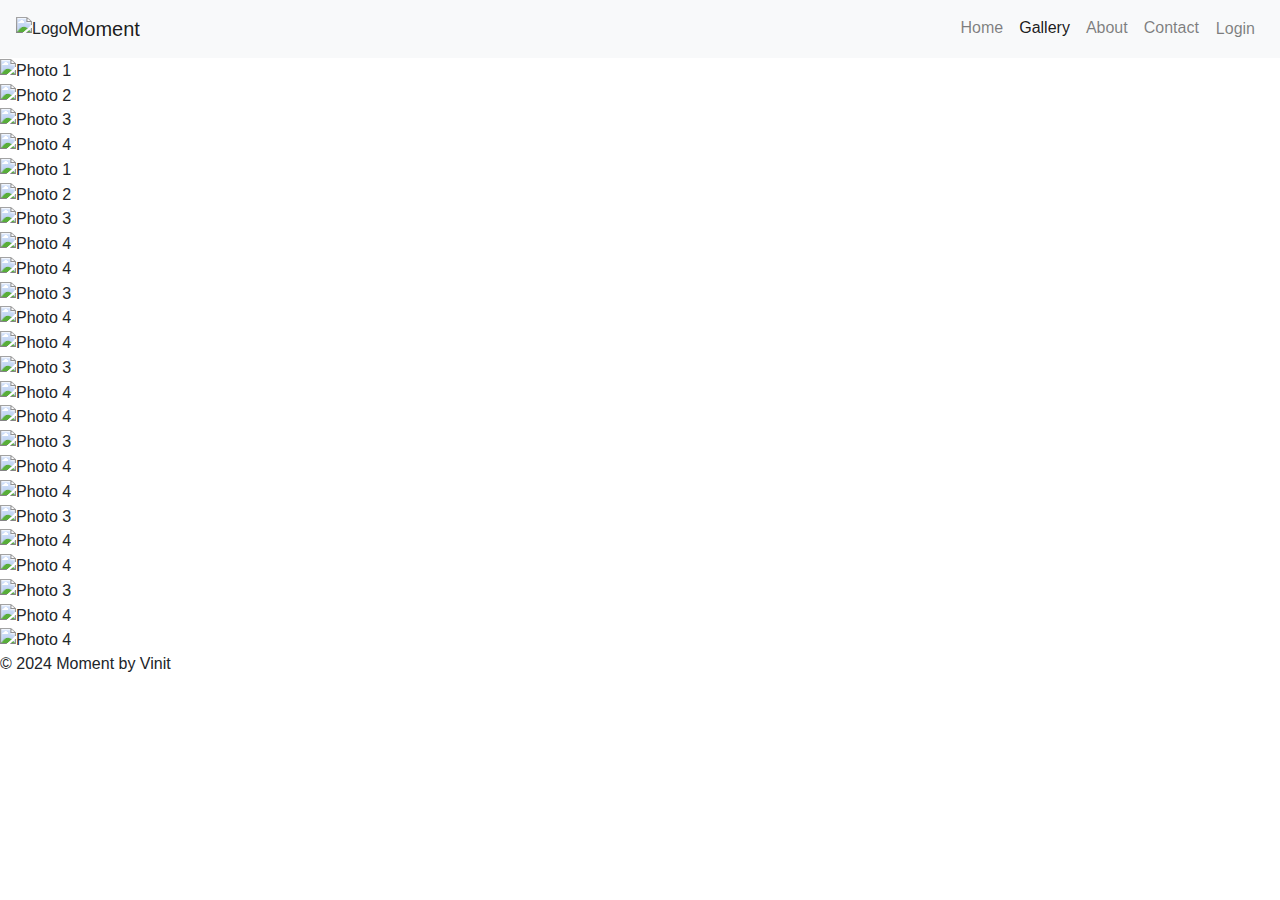
==== gallery.html @ 526228f0 "Add files via upload" ====
<!DOCTYPE html>
<html lang="en">
<head>
    <meta charset="UTF-8">
    <meta name="viewport" content="width=device-width, initial-scale=1.0">
    <title>Moment</title>
    <link rel="icon" href="public/logo.png" type="image/x-icon">
    <link href="https://maxcdn.bootstrapcdn.com/bootstrap/4.5.2/css/bootstrap.min.css" rel="stylesheet">    
    <link rel="stylesheet" href="styles.css">
</head>
<body>
    <nav class="navbar navbar-expand-lg navbar-light bg-light">
        <img src="public/logo.png" alt="Logo" class="logo">
        <a class="navbar-brand" href="index.html">Moment</a>
        <button class="navbar-toggler" type="button" data-toggle="collapse" data-target="#navbarNav" aria-controls="navbarNav" aria-expanded="false" aria-label="Toggle navigation">
            <span class="navbar-toggler-icon"></span>
        </button>
        <div class="collapse navbar-collapse" id="navbarNav">
            <ul class="navbar-nav ml-auto">
                <li class="nav-item ">
                    <a class="nav-link" href="index.html">Home</a>
                </li>
                <li class="nav-item active">
                    <a class="nav-link" href="gallery.html">Gallery</a>
                </li>
                <li class="nav-item">
                    <a class="nav-link" href="about.html">About</a>
                </li>
                <li class="nav-item">
                    <a class="nav-link" href="contact.html">Contact</a>
                </li>
                <li class="nav-item">
                    <a class="nav-link btn" href="login.html">Login</a>
                </li>
            </ul>
        </div>
    </nav>
    
    <main>
        <div class="gallery">
            <div class="gallery-item">
                <img src="/public/image1.jpg" alt="Photo 1">
            </div>
            <div class="gallery-item">
                <img src="./public/image2.jpg" alt="Photo 2">
            </div>
            <div class="gallery-item">
                <img src="./public/image3.jpg" alt="Photo 3">
            </div>
            <div class="gallery-item">
                <img src="./public/image4.jpg" alt="Photo 4">
            </div>
            <div class="gallery-item">
                <img src="/public/image5.jpg" alt="Photo 1">
            </div>
            <div class="gallery-item">
                <img src="./public/image6.jpg" alt="Photo 2">
            </div>
            <div class="gallery-item">
                <img src="./public/image7.jpg" alt="Photo 3">
            </div>
            <div class="gallery-item">
                <img src="./public/image8.jpg" alt="Photo 4">
            </div>
            <div class="gallery-item">
                <img src="./public/image9.jpg" alt="Photo 4">
            </div>
            <div class="gallery-item">
                <img src="./public/image10.jpg" alt="Photo 3">
            </div>
            <div class="gallery-item">
                <img src="./public/image11.jpg" alt="Photo 4">
            </div>
            <div class="gallery-item">
                <img src="./public/image12.jpg" alt="Photo 4">
            </div>
            <div class="gallery-item">
                <img src="./public/image13.jpg" alt="Photo 3">
            </div>
            <div class="gallery-item">
                <img src="./public/image14.jpg" alt="Photo 4">
            </div>
            <div class="gallery-item">
                <img src="./public/image15.jpg" alt="Photo 4">
            </div>
            <div class="gallery-item">
                <img src="./public/image16.jpg" alt="Photo 3">
            </div>
            <div class="gallery-item">
                <img src="./public/image17.jpg" alt="Photo 4">
            </div>
            <div class="gallery-item">
                <img src="./public/image18.jpg" alt="Photo 4">
            </div>
            <div class="gallery-item">
                <img src="./public/image19.jpg" alt="Photo 3">
            </div>
            <div class="gallery-item">
                <img src="./public/image20.jpg" alt="Photo 4">
            </div>
            <div class="gallery-item">
                <img src="./public/image21.jpg" alt="Photo 4">
            </div>
            <div class="gallery-item">
                <img src="./public/image22.jpg" alt="Photo 3">
            </div>
            <div class="gallery-item">
                <img src="./public/image23.jpg" alt="Photo 4">
            </div>
            <div class="gallery-item">
                <img src="./public/image24.jpg" alt="Photo 4">
            </div>
        </div>
    </main>
    
    <footer>
        <p>&copy; 2024 Moment by Vinit</p>
    </footer>

    <script src="https://code.jquery.com/jquery-3.5.1.slim.min.js"></script>
    <script src="https://cdn.jsdelivr.net/npm/@popperjs/core@2.5.4/dist/umd/popper.min.js"></script>
    <script src="https://stackpath.bootstrapcdn.com/bootstrap/4.5.2/js/bootstrap.min.js"></script>
    <script src="./script.js"></script>
</body>
</html>
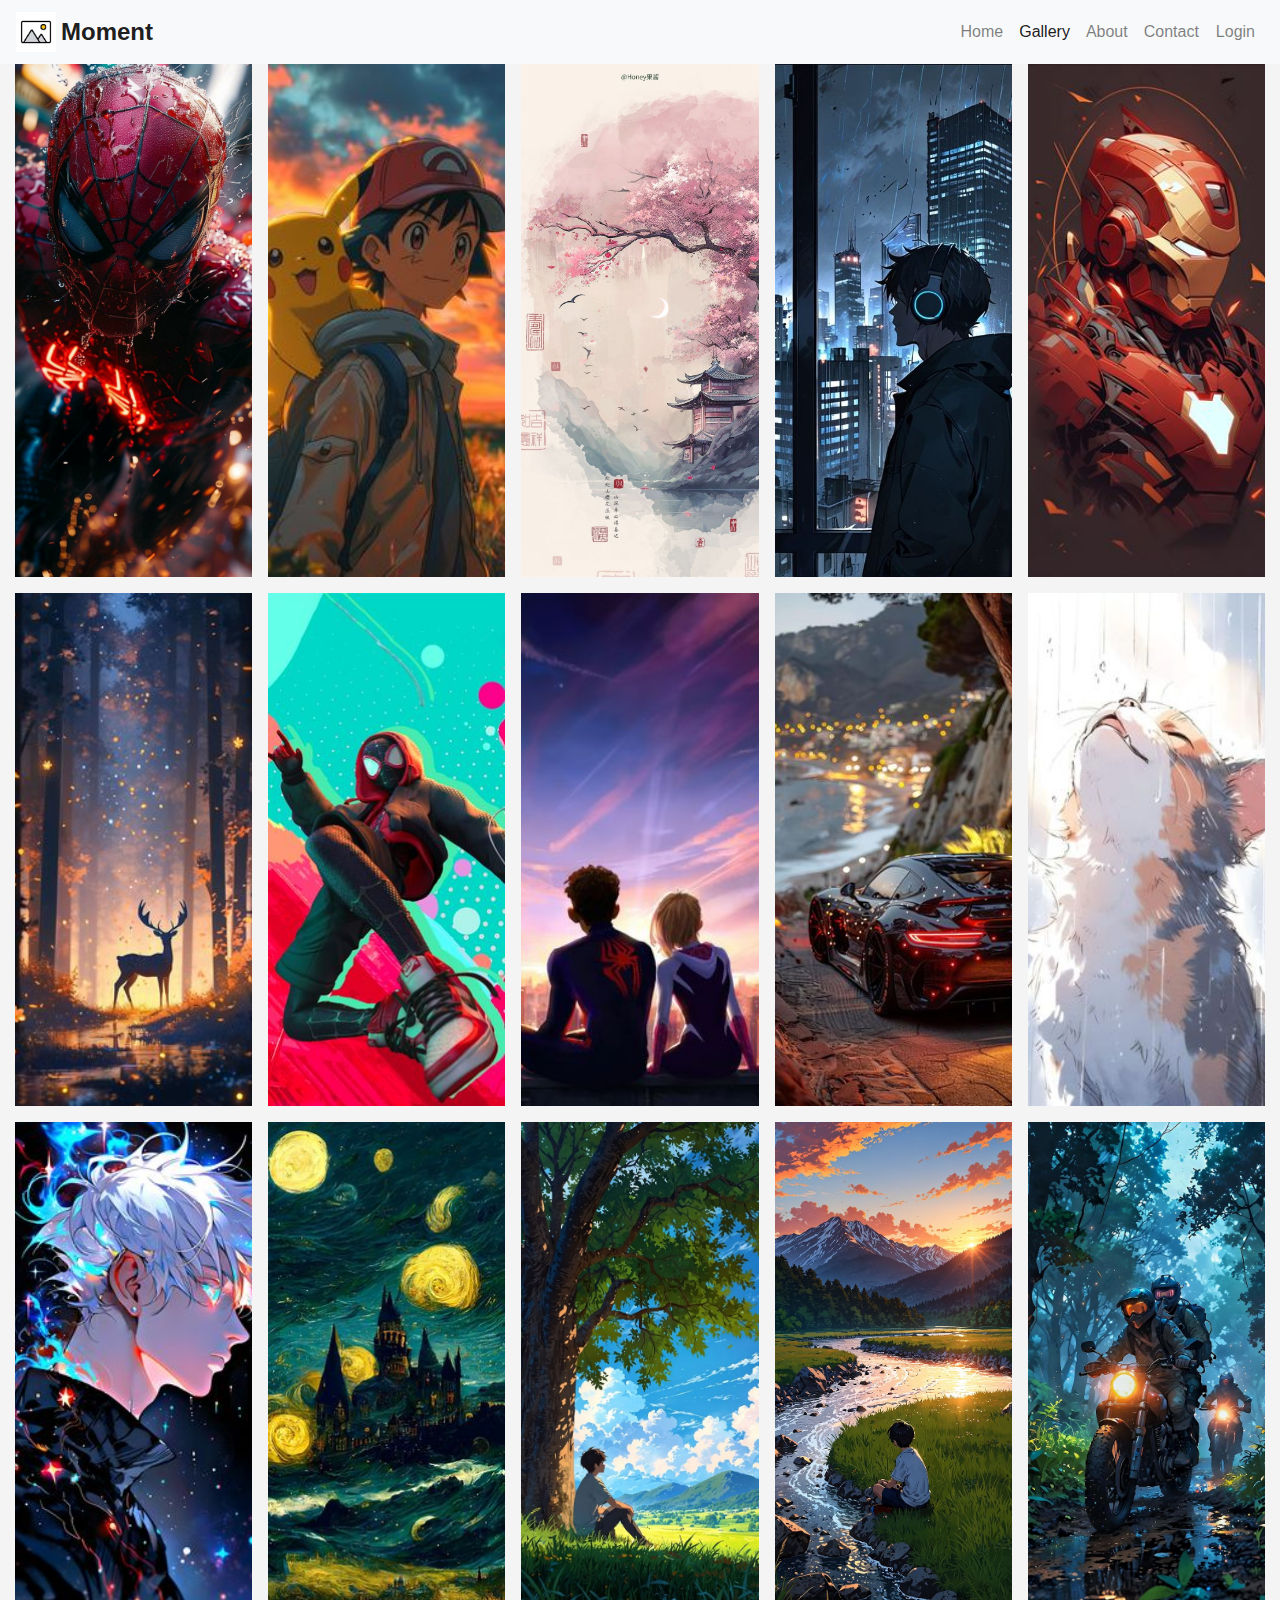
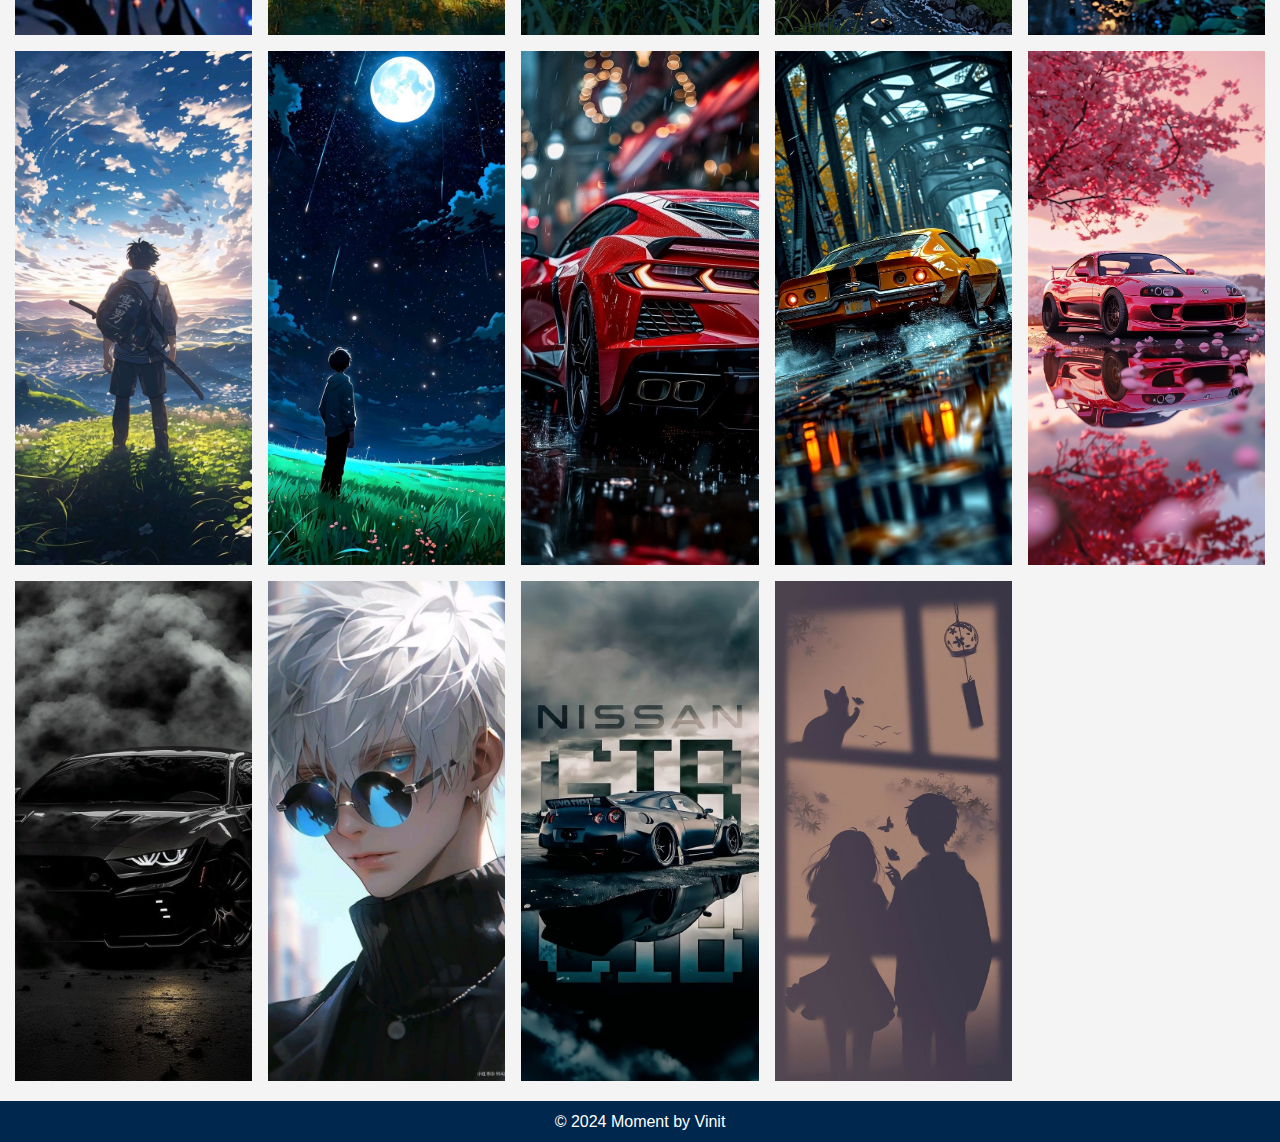
==== commit a6d62213: "initial commit" ====
--- a/gallery.html
+++ b/gallery.html
@@ -1,125 +1,125 @@
-<!DOCTYPE html>
-<html lang="en">
-<head>
-    <meta charset="UTF-8">
-    <meta name="viewport" content="width=device-width, initial-scale=1.0">
-    <title>Moment</title>
-    <link rel="icon" href="public/logo.png" type="image/x-icon">
-    <link href="https://maxcdn.bootstrapcdn.com/bootstrap/4.5.2/css/bootstrap.min.css" rel="stylesheet">    
-    <link rel="stylesheet" href="styles.css">
-</head>
-<body>
-    <nav class="navbar navbar-expand-lg navbar-light bg-light">
-        <img src="public/logo.png" alt="Logo" class="logo">
-        <a class="navbar-brand" href="index.html">Moment</a>
-        <button class="navbar-toggler" type="button" data-toggle="collapse" data-target="#navbarNav" aria-controls="navbarNav" aria-expanded="false" aria-label="Toggle navigation">
-            <span class="navbar-toggler-icon"></span>
-        </button>
-        <div class="collapse navbar-collapse" id="navbarNav">
-            <ul class="navbar-nav ml-auto">
-                <li class="nav-item ">
-                    <a class="nav-link" href="index.html">Home</a>
-                </li>
-                <li class="nav-item active">
-                    <a class="nav-link" href="gallery.html">Gallery</a>
-                </li>
-                <li class="nav-item">
-                    <a class="nav-link" href="about.html">About</a>
-                </li>
-                <li class="nav-item">
-                    <a class="nav-link" href="contact.html">Contact</a>
-                </li>
-                <li class="nav-item">
-                    <a class="nav-link btn" href="login.html">Login</a>
-                </li>
-            </ul>
-        </div>
-    </nav>
-    
-    <main>
-        <div class="gallery">
-            <div class="gallery-item">
-                <img src="/public/image1.jpg" alt="Photo 1">
-            </div>
-            <div class="gallery-item">
-                <img src="./public/image2.jpg" alt="Photo 2">
-            </div>
-            <div class="gallery-item">
-                <img src="./public/image3.jpg" alt="Photo 3">
-            </div>
-            <div class="gallery-item">
-                <img src="./public/image4.jpg" alt="Photo 4">
-            </div>
-            <div class="gallery-item">
-                <img src="/public/image5.jpg" alt="Photo 1">
-            </div>
-            <div class="gallery-item">
-                <img src="./public/image6.jpg" alt="Photo 2">
-            </div>
-            <div class="gallery-item">
-                <img src="./public/image7.jpg" alt="Photo 3">
-            </div>
-            <div class="gallery-item">
-                <img src="./public/image8.jpg" alt="Photo 4">
-            </div>
-            <div class="gallery-item">
-                <img src="./public/image9.jpg" alt="Photo 4">
-            </div>
-            <div class="gallery-item">
-                <img src="./public/image10.jpg" alt="Photo 3">
-            </div>
-            <div class="gallery-item">
-                <img src="./public/image11.jpg" alt="Photo 4">
-            </div>
-            <div class="gallery-item">
-                <img src="./public/image12.jpg" alt="Photo 4">
-            </div>
-            <div class="gallery-item">
-                <img src="./public/image13.jpg" alt="Photo 3">
-            </div>
-            <div class="gallery-item">
-                <img src="./public/image14.jpg" alt="Photo 4">
-            </div>
-            <div class="gallery-item">
-                <img src="./public/image15.jpg" alt="Photo 4">
-            </div>
-            <div class="gallery-item">
-                <img src="./public/image16.jpg" alt="Photo 3">
-            </div>
-            <div class="gallery-item">
-                <img src="./public/image17.jpg" alt="Photo 4">
-            </div>
-            <div class="gallery-item">
-                <img src="./public/image18.jpg" alt="Photo 4">
-            </div>
-            <div class="gallery-item">
-                <img src="./public/image19.jpg" alt="Photo 3">
-            </div>
-            <div class="gallery-item">
-                <img src="./public/image20.jpg" alt="Photo 4">
-            </div>
-            <div class="gallery-item">
-                <img src="./public/image21.jpg" alt="Photo 4">
-            </div>
-            <div class="gallery-item">
-                <img src="./public/image22.jpg" alt="Photo 3">
-            </div>
-            <div class="gallery-item">
-                <img src="./public/image23.jpg" alt="Photo 4">
-            </div>
-            <div class="gallery-item">
-                <img src="./public/image24.jpg" alt="Photo 4">
-            </div>
-        </div>
-    </main>
-    
-    <footer>
-        <p>&copy; 2024 Moment by Vinit</p>
-    </footer>
-
-    <script src="https://code.jquery.com/jquery-3.5.1.slim.min.js"></script>
-    <script src="https://cdn.jsdelivr.net/npm/@popperjs/core@2.5.4/dist/umd/popper.min.js"></script>
-    <script src="https://stackpath.bootstrapcdn.com/bootstrap/4.5.2/js/bootstrap.min.js"></script>
-    <script src="./script.js"></script>
-</body>
-</html>
+<!DOCTYPE html>
+<html lang="en">
+<head>
+    <meta charset="UTF-8">
+    <meta name="viewport" content="width=device-width, initial-scale=1.0">
+    <title>Moment</title>
+    <link rel="icon" href="public/logo.png" type="image/x-icon">
+    <link href="https://maxcdn.bootstrapcdn.com/bootstrap/4.5.2/css/bootstrap.min.css" rel="stylesheet">    
+    <link rel="stylesheet" href="styles.css">
+</head>
+<body>
+    <nav class="navbar navbar-expand-lg navbar-light bg-light">
+        <img src="public/logo.png" alt="Logo" class="logo">
+        <a class="navbar-brand" href="index.html">Moment</a>
+        <button class="navbar-toggler" type="button" data-toggle="collapse" data-target="#navbarNav" aria-controls="navbarNav" aria-expanded="false" aria-label="Toggle navigation">
+            <span class="navbar-toggler-icon"></span>
+        </button>
+        <div class="collapse navbar-collapse" id="navbarNav">
+            <ul class="navbar-nav ml-auto">
+                <li class="nav-item ">
+                    <a class="nav-link" href="index.html">Home</a>
+                </li>
+                <li class="nav-item active">
+                    <a class="nav-link" href="gallery.html">Gallery</a>
+                </li>
+                <li class="nav-item">
+                    <a class="nav-link" href="about.html">About</a>
+                </li>
+                <li class="nav-item">
+                    <a class="nav-link" href="contact.html">Contact</a>
+                </li>
+                <li class="nav-item">
+                    <a class="nav-link btn" href="login.html">Login</a>
+                </li>
+            </ul>
+        </div>
+    </nav>
+    
+    <main>
+        <div class="gallery">
+            <div class="gallery-item">
+                <img src="/public/image1.jpg" alt="Photo 1">
+            </div>
+            <div class="gallery-item">
+                <img src="./public/image2.jpg" alt="Photo 2">
+            </div>
+            <div class="gallery-item">
+                <img src="./public/image3.jpg" alt="Photo 3">
+            </div>
+            <div class="gallery-item">
+                <img src="./public/image4.jpg" alt="Photo 4">
+            </div>
+            <div class="gallery-item">
+                <img src="/public/image5.jpg" alt="Photo 1">
+            </div>
+            <div class="gallery-item">
+                <img src="./public/image6.jpg" alt="Photo 2">
+            </div>
+            <div class="gallery-item">
+                <img src="./public/image7.jpg" alt="Photo 3">
+            </div>
+            <div class="gallery-item">
+                <img src="./public/image8.jpg" alt="Photo 4">
+            </div>
+            <div class="gallery-item">
+                <img src="./public/image9.jpg" alt="Photo 4">
+            </div>
+            <div class="gallery-item">
+                <img src="./public/image10.jpg" alt="Photo 3">
+            </div>
+            <div class="gallery-item">
+                <img src="./public/image11.jpg" alt="Photo 4">
+            </div>
+            <div class="gallery-item">
+                <img src="./public/image12.jpg" alt="Photo 4">
+            </div>
+            <div class="gallery-item">
+                <img src="./public/image13.jpg" alt="Photo 3">
+            </div>
+            <div class="gallery-item">
+                <img src="./public/image14.jpg" alt="Photo 4">
+            </div>
+            <div class="gallery-item">
+                <img src="./public/image15.jpg" alt="Photo 4">
+            </div>
+            <div class="gallery-item">
+                <img src="./public/image16.jpg" alt="Photo 3">
+            </div>
+            <div class="gallery-item">
+                <img src="./public/image17.jpg" alt="Photo 4">
+            </div>
+            <div class="gallery-item">
+                <img src="./public/image18.jpg" alt="Photo 4">
+            </div>
+            <div class="gallery-item">
+                <img src="./public/image19.jpg" alt="Photo 3">
+            </div>
+            <div class="gallery-item">
+                <img src="./public/image20.jpg" alt="Photo 4">
+            </div>
+            <div class="gallery-item">
+                <img src="./public/image21.jpg" alt="Photo 4">
+            </div>
+            <div class="gallery-item">
+                <img src="./public/image22.jpg" alt="Photo 3">
+            </div>
+            <div class="gallery-item">
+                <img src="./public/image23.jpg" alt="Photo 4">
+            </div>
+            <div class="gallery-item">
+                <img src="./public/image24.jpg" alt="Photo 4">
+            </div>
+        </div>
+    </main>
+    
+    <footer>
+        <p>&copy; 2024 Moment by Vinit</p>
+    </footer>
+
+    <script src="https://code.jquery.com/jquery-3.5.1.slim.min.js"></script>
+    <script src="https://cdn.jsdelivr.net/npm/@popperjs/core@2.5.4/dist/umd/popper.min.js"></script>
+    <script src="https://stackpath.bootstrapcdn.com/bootstrap/4.5.2/js/bootstrap.min.js"></script>
+    <script src="./script.js"></script>
+</body>
+</html>
--- a/styles.css
+++ b/styles.css
@@ -0,0 +1,216 @@
+body, h1, h2, p {
+    margin: 0;
+    padding: 0;
+}
+
+body {
+    font-family: Arial, sans-serif;
+    line-height: 1.6;
+    background-color: #f4f4f4;
+    color: #333;
+}
+
+.logo {
+    max-height: 40px;
+    margin-right: 5px;
+}
+
+main {
+    min-height: 100vh;
+    padding: 0;
+    margin-left: 15px;
+    margin-right: 15px;
+}
+
+.gallery {
+    display: grid;
+    grid-template-columns: repeat(auto-fill, minmax(200px, 1fr));
+    gap: 1rem;
+}
+
+.gallery-item {
+    position: relative;
+    overflow: hidden;
+    width: 100%;
+    height: 100%;
+}
+
+.gallery-item img {
+    object-fit: cover;
+    width: 100%;
+    height: 100%;
+    display: block;
+    transition: transform 0.3s ease;
+}
+
+.gallery-item img:hover {
+    transform: scale(1.35);
+}
+
+footer {
+    background: #00274d;
+    color: #fff;
+    text-align: center;
+    padding: 0.5rem;
+    bottom: 0;
+    width: 100%;
+    margin-top: 20px;
+}
+
+form {
+    max-width: 600px;
+    margin: 0 auto;
+}
+
+form .form-group {
+    margin-bottom: 1.5rem;
+}
+
+form .btn {
+    background-color: #00274d;
+    border: none;
+}
+
+form .btn:hover {
+    background-color: #0056b3;
+}
+
+.custom-table {
+    width: 80%;
+    margin: 0 auto;
+    border-collapse: collapse;
+    background-color: #ffffff;
+    box-shadow: 0 4px 8px rgba(0, 0, 0, 0.15);
+    border-radius: 10px;
+    overflow: hidden;
+}
+
+.custom-table th, 
+.custom-table td {
+    padding: 12px 15px;
+    text-align: center;
+    font-size: 16px;
+    color: #252525;
+    border-bottom: 1px solid #dddddd;
+}
+
+.custom-table thead th {
+    background-color: #4f5bd5;
+    color: #ffffff;
+    text-transform: uppercase;
+    letter-spacing: 0.1em;
+}
+
+.custom-table tbody tr:nth-child(even) {
+    background-color: #f9f9f9;
+}
+
+.custom-table tbody tr:hover {
+    background-color: #f3f1f1;
+    color: #000000;
+}
+
+.login-form {
+    max-width: 400px;
+}
+
+.navbar-brand {
+    font-size: 1.5rem;
+    font-weight: bold;
+}
+
+.hero-section {
+    background: linear-gradient(
+        135deg, 
+        #feda75 0%, 
+        #fa7e1e 20%, 
+        #d62976 40%, 
+        #962fbf 60%, 
+        #4f5bd5 75%, 
+        #3a88f2 90%,  
+        #00d4ff 100%   
+    );
+  
+    padding: 100px 0;
+    color: white;
+    text-align: center;
+    background-size: 300% 300%;
+    animation: gradientAnimation 7s ease infinite;
+}
+
+@keyframes gradientAnimation {
+    0% {
+        background-position: 0% 0%;
+    }
+    50% {
+        background-position: 100% 100%;
+    }
+    100% {
+        background-position: 0% 0%;
+    }
+}
+
+/* .hero-section {
+    background: linear-gradient(135deg, 
+        rgba(0, 212, 255, 1) 0%, 
+        rgba(0, 255, 255, 1) 25%, 
+        rgb(95, 95, 232) 40%, 
+        rgba(255, 0, 255, 1) 55%, 
+        rgba(255, 0, 0, 1) 75%, 
+        rgba(255, 215, 0, 1) 100%
+    );
+        
+    padding: 100px 0;
+    color: white;
+    text-align: center;
+    background-size: cover;
+    background-attachment: fixed;
+    background-blend-mode: overlay;
+    box-shadow: inset 0 0 30px rgba(0, 0, 0, 0.4);
+} */
+
+.hero-section h1 {
+    font-size: 3rem;
+    margin-bottom: 20px;
+}
+
+.hero-section p {
+    font-size: 1.25rem;
+    margin-bottom: 30px;
+}
+
+.card {
+    transition: transform 0.3s;
+    border-radius: 15px;
+    overflow: hidden;
+}
+
+.card:hover {
+    transform: scale(1.10);
+}
+
+/* Lightbox styles */
+.lightbox {
+    position: fixed;
+    top: 0;
+    left: 0;
+    width: 100%;
+    height: 100%;
+    background: rgba(0, 0, 0, 0.7);
+    display: flex;
+    align-items: center;
+    justify-content: center;
+    opacity: 0;
+    transition: opacity 0.4s linear;
+    z-index: 999;
+}
+
+.lightbox.visible {
+    opacity: 1;
+}
+
+.lightbox img {
+    max-width: 90%;
+    max-height: 90%;
+}
+ 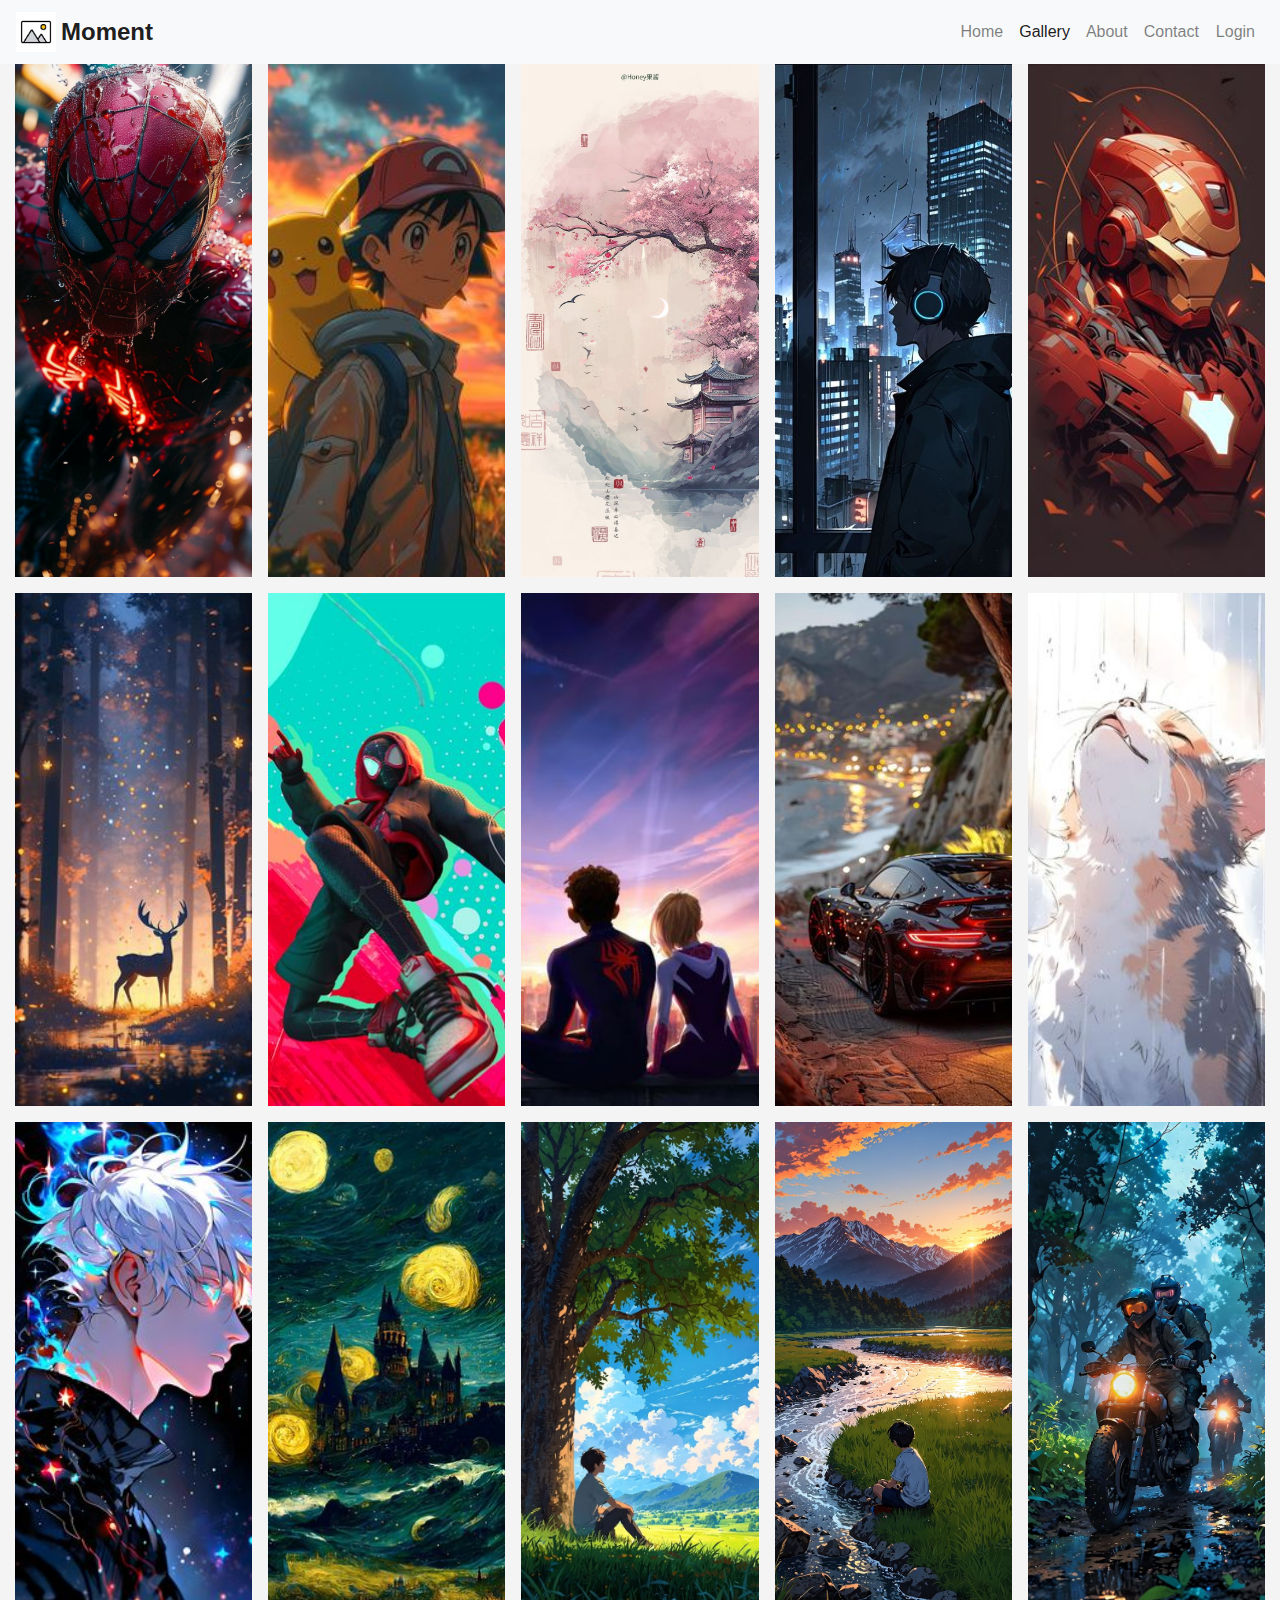
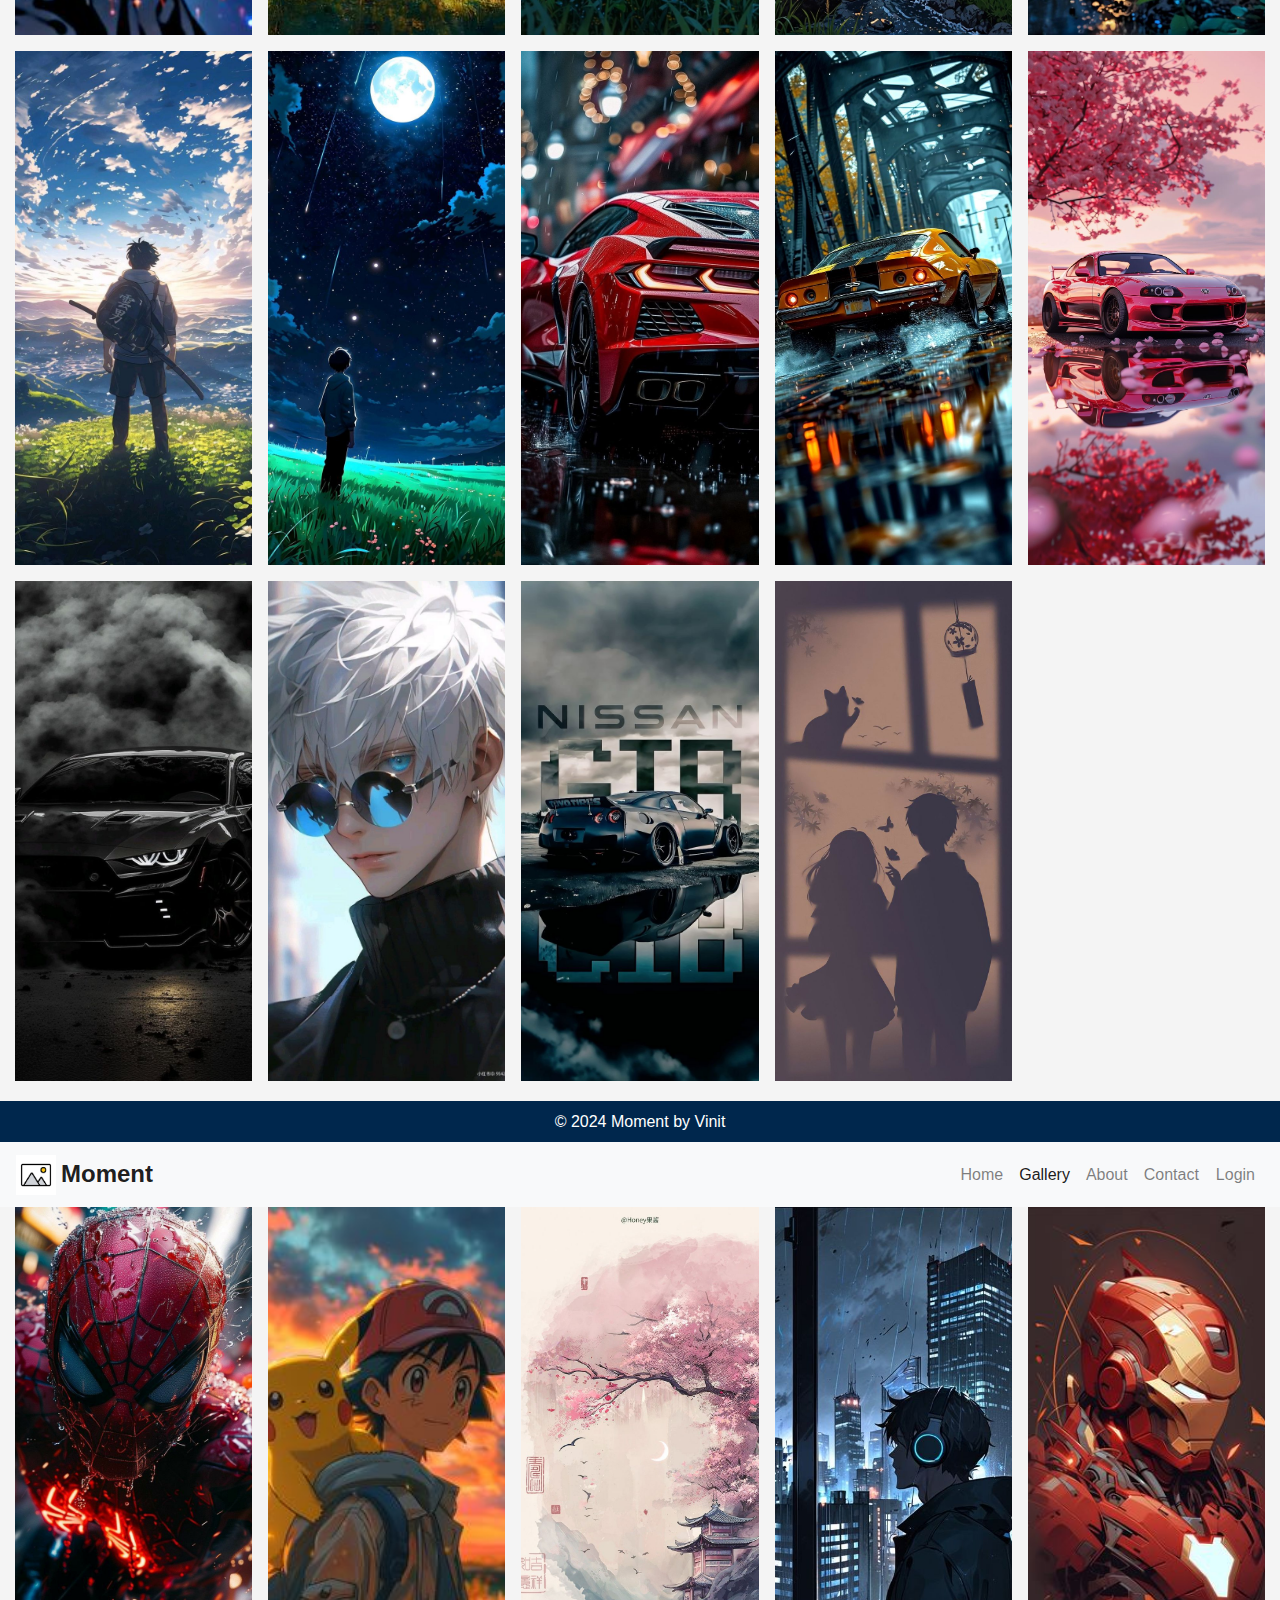
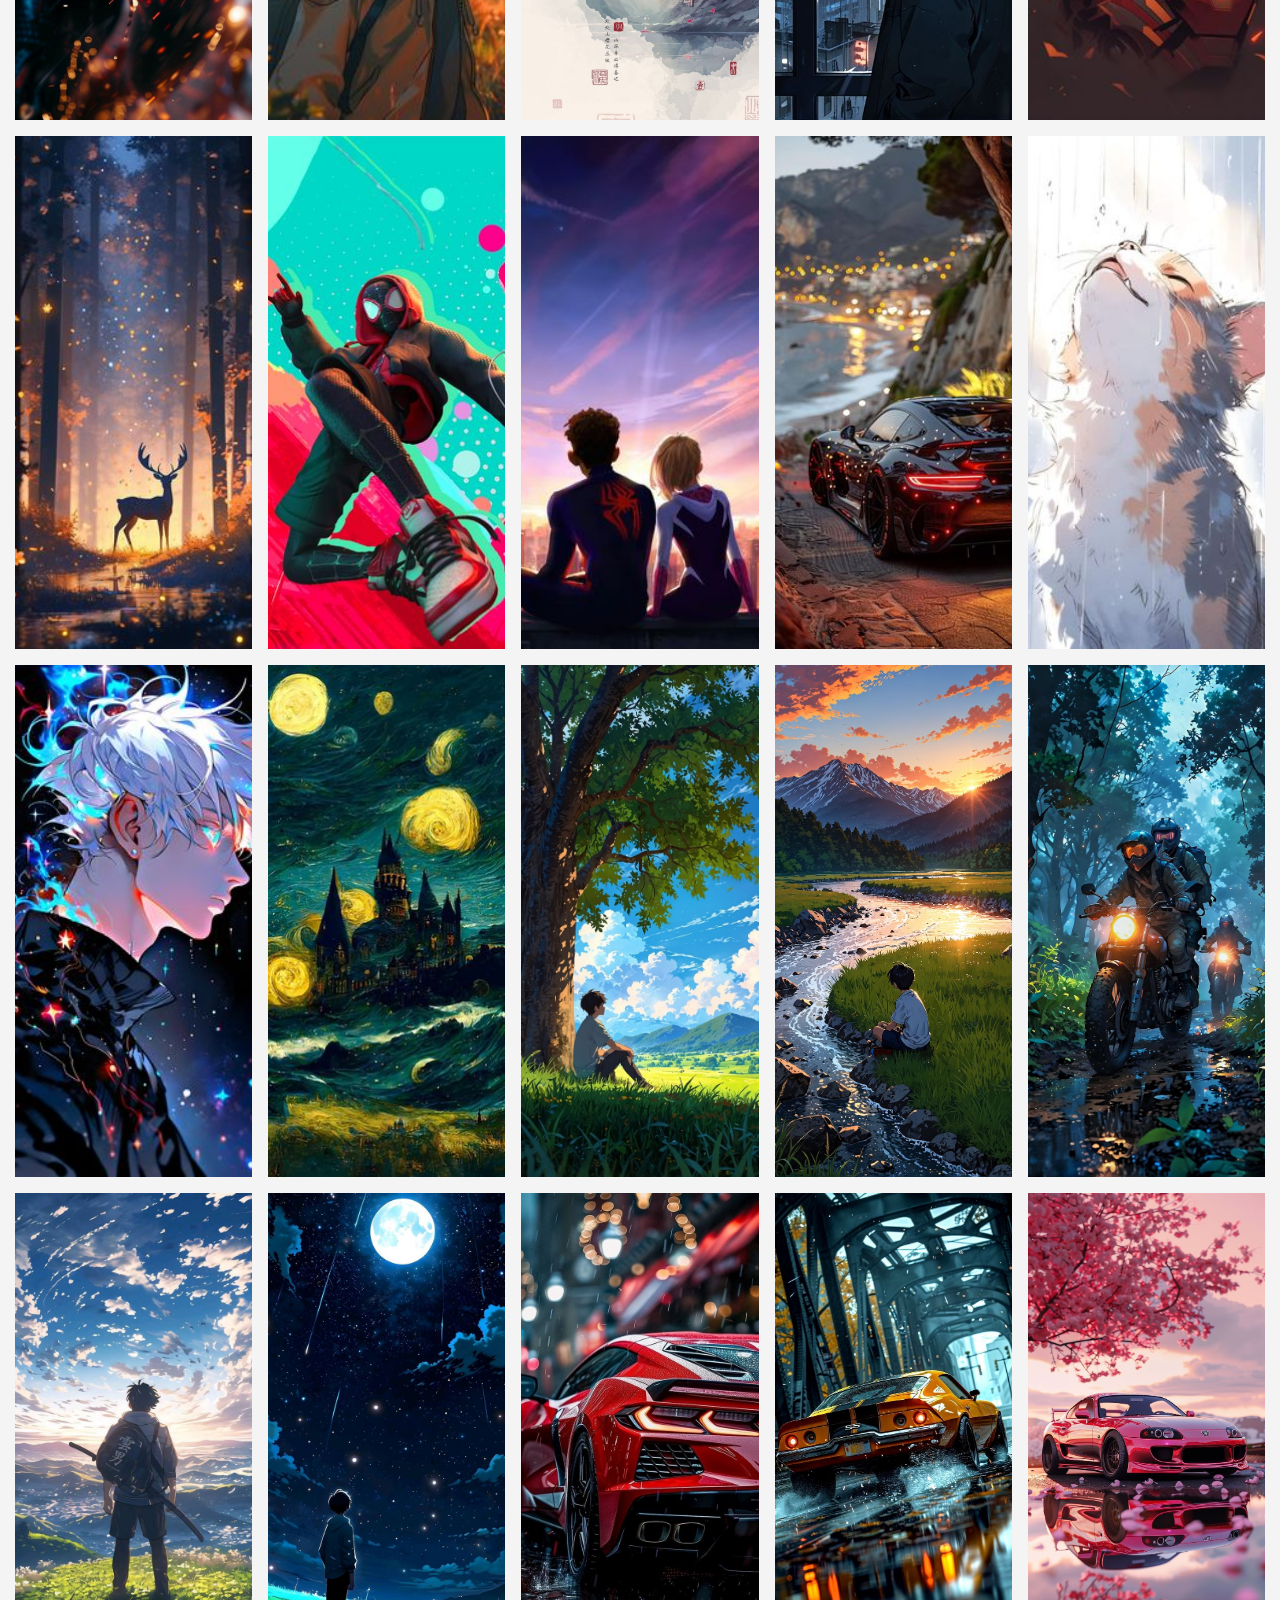
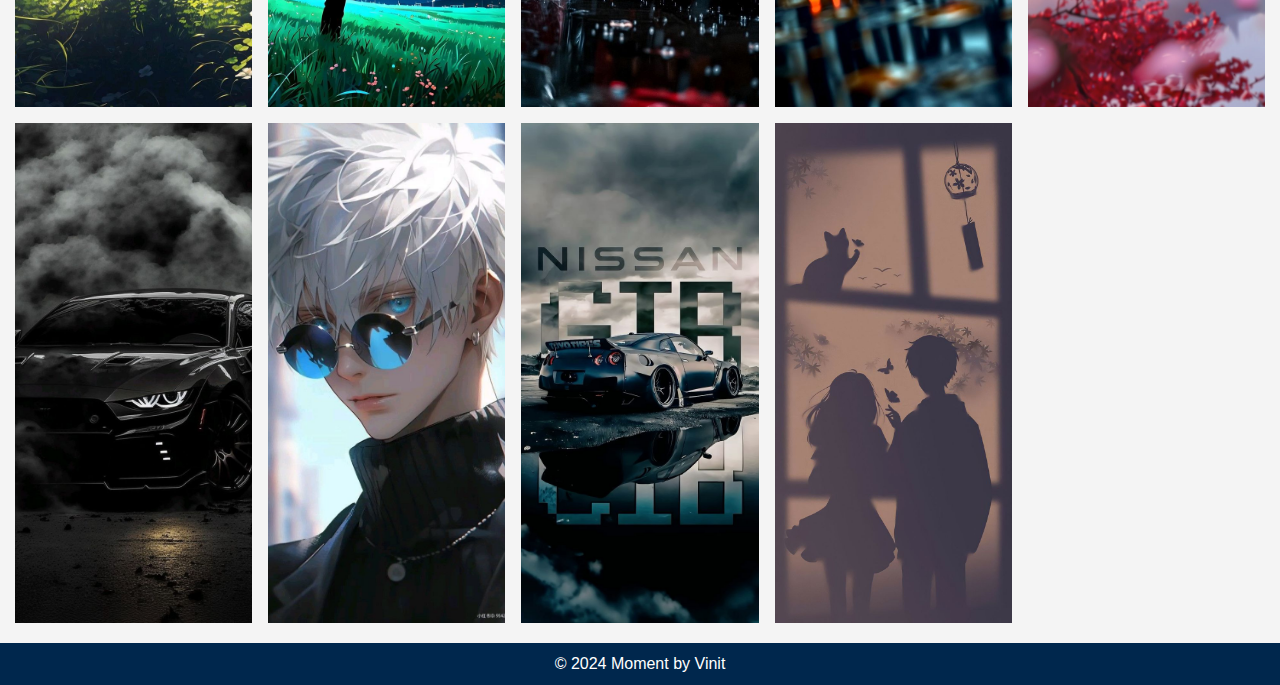
==== commit 6b4a36c4: "Merge branch 'main' of https://github.com/Vinitthakkar45/Photo-Gallery---Web-Tech-Lab" ====
--- a/gallery.html
+++ b/gallery.html
@@ -123,3 +123,129 @@
     <script src="./script.js"></script>
 </body>
 </html>
+
+<!DOCTYPE html>
+<html lang="en">
+<head>
+    <meta charset="UTF-8">
+    <meta name="viewport" content="width=device-width, initial-scale=1.0">
+    <title>Moment</title>
+    <link rel="icon" href="public/logo.png" type="image/x-icon">
+    <link href="https://maxcdn.bootstrapcdn.com/bootstrap/4.5.2/css/bootstrap.min.css" rel="stylesheet">    
+    <link rel="stylesheet" href="styles.css">
+</head>
+<body>
+    <nav class="navbar navbar-expand-lg navbar-light bg-light">
+        <img src="public/logo.png" alt="Logo" class="logo">
+        <a class="navbar-brand" href="index.html">Moment</a>
+        <button class="navbar-toggler" type="button" data-toggle="collapse" data-target="#navbarNav" aria-controls="navbarNav" aria-expanded="false" aria-label="Toggle navigation">
+            <span class="navbar-toggler-icon"></span>
+        </button>
+        <div class="collapse navbar-collapse" id="navbarNav">
+            <ul class="navbar-nav ml-auto">
+                <li class="nav-item ">
+                    <a class="nav-link" href="index.html">Home</a>
+                </li>
+                <li class="nav-item active">
+                    <a class="nav-link" href="gallery.html">Gallery</a>
+                </li>
+                <li class="nav-item">
+                    <a class="nav-link" href="about.html">About</a>
+                </li>
+                <li class="nav-item">
+                    <a class="nav-link" href="contact.html">Contact</a>
+                </li>
+                <li class="nav-item">
+                    <a class="nav-link btn" href="login.html">Login</a>
+                </li>
+            </ul>
+        </div>
+    </nav>
+    
+    <main>
+        <div class="gallery">
+            <div class="gallery-item">
+                <img src="/public/image1.jpg" alt="Photo 1">
+            </div>
+            <div class="gallery-item">
+                <img src="./public/image2.jpg" alt="Photo 2">
+            </div>
+            <div class="gallery-item">
+                <img src="./public/image3.jpg" alt="Photo 3">
+            </div>
+            <div class="gallery-item">
+                <img src="./public/image4.jpg" alt="Photo 4">
+            </div>
+            <div class="gallery-item">
+                <img src="/public/image5.jpg" alt="Photo 1">
+            </div>
+            <div class="gallery-item">
+                <img src="./public/image6.jpg" alt="Photo 2">
+            </div>
+            <div class="gallery-item">
+                <img src="./public/image7.jpg" alt="Photo 3">
+            </div>
+            <div class="gallery-item">
+                <img src="./public/image8.jpg" alt="Photo 4">
+            </div>
+            <div class="gallery-item">
+                <img src="./public/image9.jpg" alt="Photo 4">
+            </div>
+            <div class="gallery-item">
+                <img src="./public/image10.jpg" alt="Photo 3">
+            </div>
+            <div class="gallery-item">
+                <img src="./public/image11.jpg" alt="Photo 4">
+            </div>
+            <div class="gallery-item">
+                <img src="./public/image12.jpg" alt="Photo 4">
+            </div>
+            <div class="gallery-item">
+                <img src="./public/image13.jpg" alt="Photo 3">
+            </div>
+            <div class="gallery-item">
+                <img src="./public/image14.jpg" alt="Photo 4">
+            </div>
+            <div class="gallery-item">
+                <img src="./public/image15.jpg" alt="Photo 4">
+            </div>
+            <div class="gallery-item">
+                <img src="./public/image16.jpg" alt="Photo 3">
+            </div>
+            <div class="gallery-item">
+                <img src="./public/image17.jpg" alt="Photo 4">
+            </div>
+            <div class="gallery-item">
+                <img src="./public/image18.jpg" alt="Photo 4">
+            </div>
+            <div class="gallery-item">
+                <img src="./public/image19.jpg" alt="Photo 3">
+            </div>
+            <div class="gallery-item">
+                <img src="./public/image20.jpg" alt="Photo 4">
+            </div>
+            <div class="gallery-item">
+                <img src="./public/image21.jpg" alt="Photo 4">
+            </div>
+            <div class="gallery-item">
+                <img src="./public/image22.jpg" alt="Photo 3">
+            </div>
+            <div class="gallery-item">
+                <img src="./public/image23.jpg" alt="Photo 4">
+            </div>
+            <div class="gallery-item">
+                <img src="./public/image24.jpg" alt="Photo 4">
+            </div>
+        </div>
+    </main>
+    
+    <footer>
+        <p>&copy; 2024 Moment by Vinit</p>
+    </footer>
+
+    <script src="https://code.jquery.com/jquery-3.5.1.slim.min.js"></script>
+    <script src="https://cdn.jsdelivr.net/npm/@popperjs/core@2.5.4/dist/umd/popper.min.js"></script>
+    <script src="https://stackpath.bootstrapcdn.com/bootstrap/4.5.2/js/bootstrap.min.js"></script>
+    <script src="./script.js"></script>
+</body>
+</html>
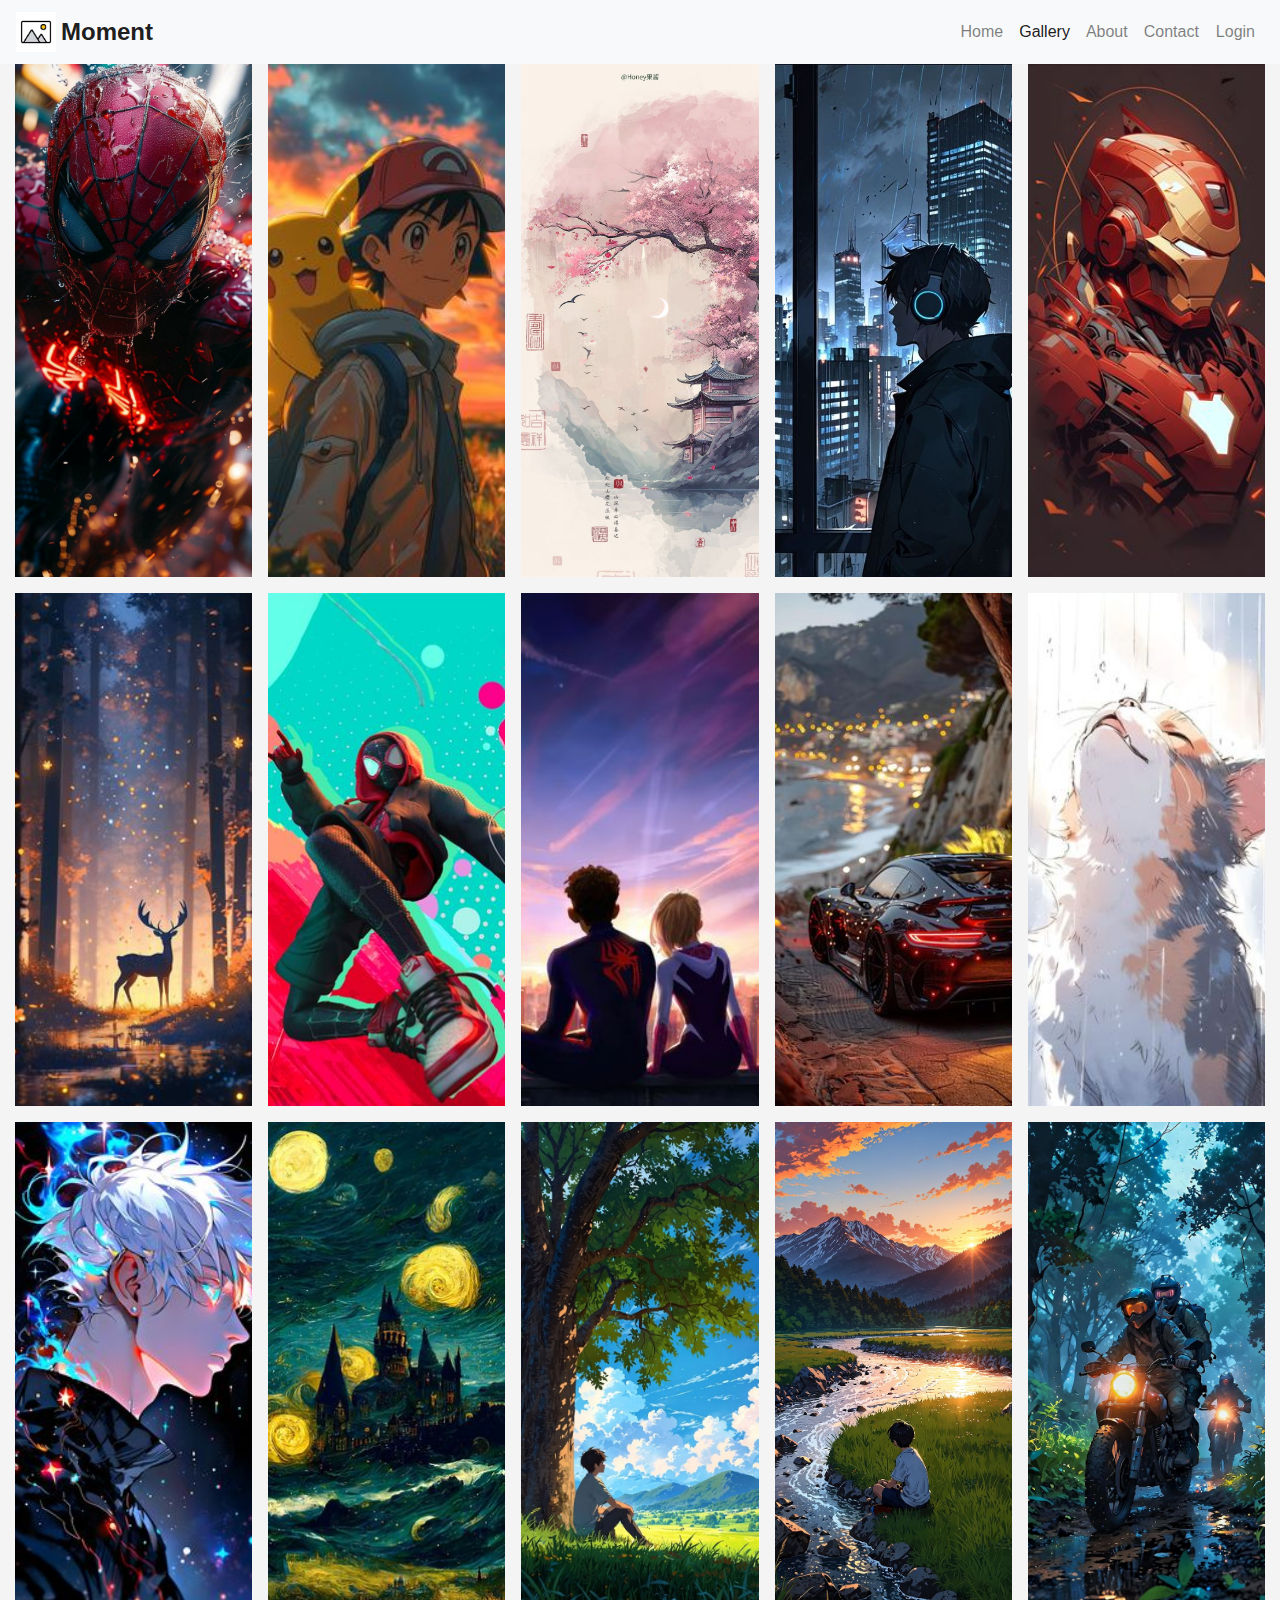
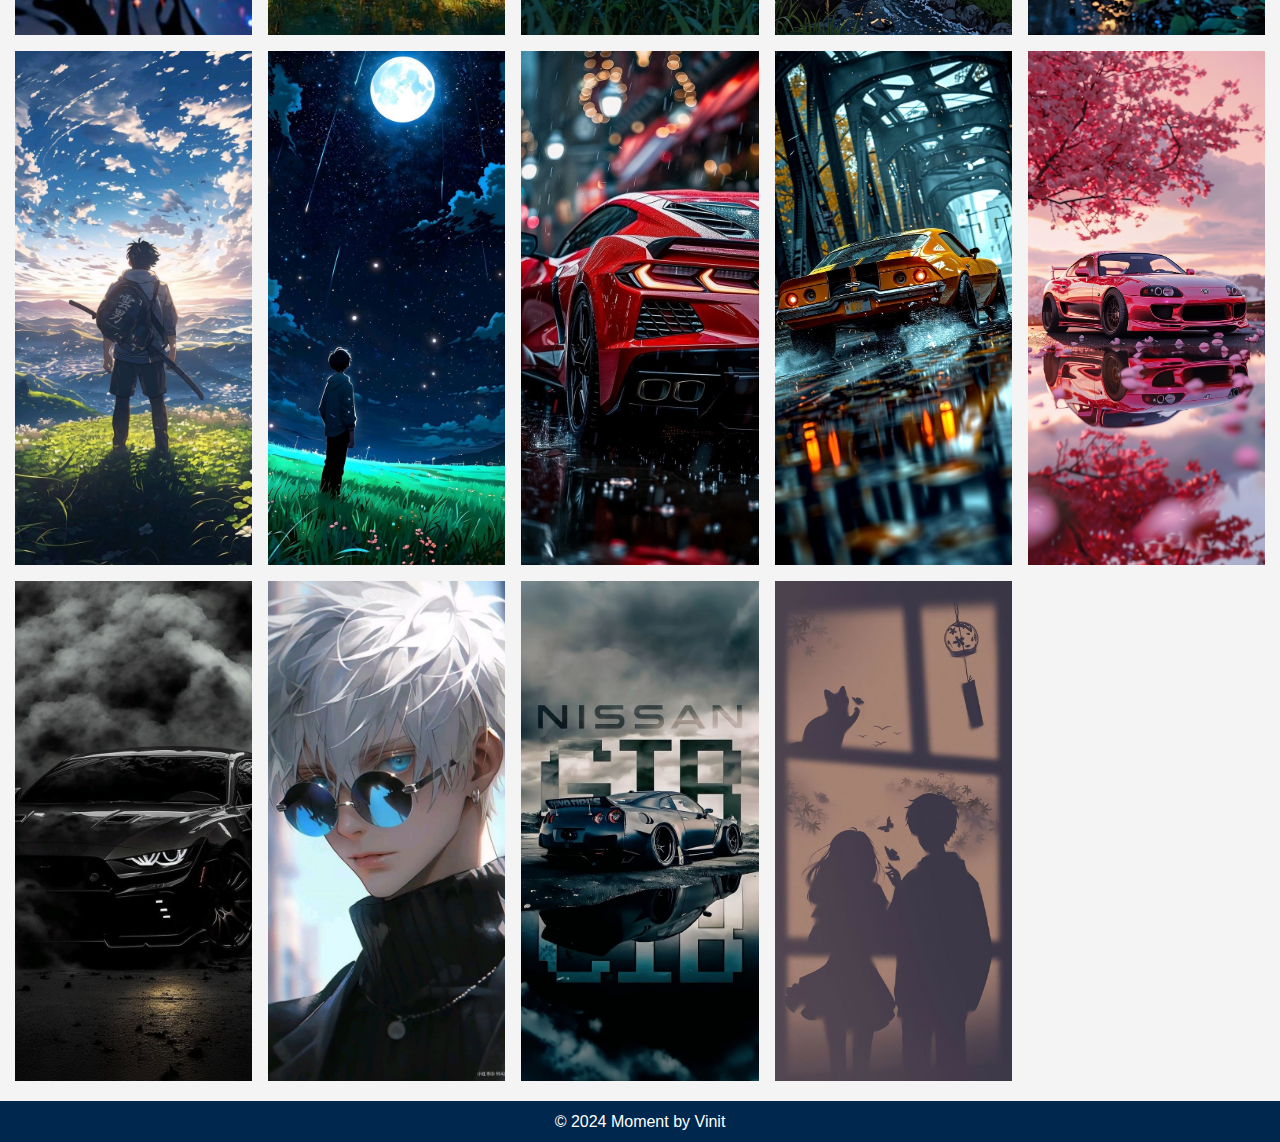
==== commit fa6acdc7: "initial commit" ====
--- a/gallery.html
+++ b/gallery.html
@@ -123,129 +123,3 @@
     <script src="./script.js"></script>
 </body>
 </html>
-
-<!DOCTYPE html>
-<html lang="en">
-<head>
-    <meta charset="UTF-8">
-    <meta name="viewport" content="width=device-width, initial-scale=1.0">
-    <title>Moment</title>
-    <link rel="icon" href="public/logo.png" type="image/x-icon">
-    <link href="https://maxcdn.bootstrapcdn.com/bootstrap/4.5.2/css/bootstrap.min.css" rel="stylesheet">    
-    <link rel="stylesheet" href="styles.css">
-</head>
-<body>
-    <nav class="navbar navbar-expand-lg navbar-light bg-light">
-        <img src="public/logo.png" alt="Logo" class="logo">
-        <a class="navbar-brand" href="index.html">Moment</a>
-        <button class="navbar-toggler" type="button" data-toggle="collapse" data-target="#navbarNav" aria-controls="navbarNav" aria-expanded="false" aria-label="Toggle navigation">
-            <span class="navbar-toggler-icon"></span>
-        </button>
-        <div class="collapse navbar-collapse" id="navbarNav">
-            <ul class="navbar-nav ml-auto">
-                <li class="nav-item ">
-                    <a class="nav-link" href="index.html">Home</a>
-                </li>
-                <li class="nav-item active">
-                    <a class="nav-link" href="gallery.html">Gallery</a>
-                </li>
-                <li class="nav-item">
-                    <a class="nav-link" href="about.html">About</a>
-                </li>
-                <li class="nav-item">
-                    <a class="nav-link" href="contact.html">Contact</a>
-                </li>
-                <li class="nav-item">
-                    <a class="nav-link btn" href="login.html">Login</a>
-                </li>
-            </ul>
-        </div>
-    </nav>
-    
-    <main>
-        <div class="gallery">
-            <div class="gallery-item">
-                <img src="/public/image1.jpg" alt="Photo 1">
-            </div>
-            <div class="gallery-item">
-                <img src="./public/image2.jpg" alt="Photo 2">
-            </div>
-            <div class="gallery-item">
-                <img src="./public/image3.jpg" alt="Photo 3">
-            </div>
-            <div class="gallery-item">
-                <img src="./public/image4.jpg" alt="Photo 4">
-            </div>
-            <div class="gallery-item">
-                <img src="/public/image5.jpg" alt="Photo 1">
-            </div>
-            <div class="gallery-item">
-                <img src="./public/image6.jpg" alt="Photo 2">
-            </div>
-            <div class="gallery-item">
-                <img src="./public/image7.jpg" alt="Photo 3">
-            </div>
-            <div class="gallery-item">
-                <img src="./public/image8.jpg" alt="Photo 4">
-            </div>
-            <div class="gallery-item">
-                <img src="./public/image9.jpg" alt="Photo 4">
-            </div>
-            <div class="gallery-item">
-                <img src="./public/image10.jpg" alt="Photo 3">
-            </div>
-            <div class="gallery-item">
-                <img src="./public/image11.jpg" alt="Photo 4">
-            </div>
-            <div class="gallery-item">
-                <img src="./public/image12.jpg" alt="Photo 4">
-            </div>
-            <div class="gallery-item">
-                <img src="./public/image13.jpg" alt="Photo 3">
-            </div>
-            <div class="gallery-item">
-                <img src="./public/image14.jpg" alt="Photo 4">
-            </div>
-            <div class="gallery-item">
-                <img src="./public/image15.jpg" alt="Photo 4">
-            </div>
-            <div class="gallery-item">
-                <img src="./public/image16.jpg" alt="Photo 3">
-            </div>
-            <div class="gallery-item">
-                <img src="./public/image17.jpg" alt="Photo 4">
-            </div>
-            <div class="gallery-item">
-                <img src="./public/image18.jpg" alt="Photo 4">
-            </div>
-            <div class="gallery-item">
-                <img src="./public/image19.jpg" alt="Photo 3">
-            </div>
-            <div class="gallery-item">
-                <img src="./public/image20.jpg" alt="Photo 4">
-            </div>
-            <div class="gallery-item">
-                <img src="./public/image21.jpg" alt="Photo 4">
-            </div>
-            <div class="gallery-item">
-                <img src="./public/image22.jpg" alt="Photo 3">
-            </div>
-            <div class="gallery-item">
-                <img src="./public/image23.jpg" alt="Photo 4">
-            </div>
-            <div class="gallery-item">
-                <img src="./public/image24.jpg" alt="Photo 4">
-            </div>
-        </div>
-    </main>
-    
-    <footer>
-        <p>&copy; 2024 Moment by Vinit</p>
-    </footer>
-
-    <script src="https://code.jquery.com/jquery-3.5.1.slim.min.js"></script>
-    <script src="https://cdn.jsdelivr.net/npm/@popperjs/core@2.5.4/dist/umd/popper.min.js"></script>
-    <script src="https://stackpath.bootstrapcdn.com/bootstrap/4.5.2/js/bootstrap.min.js"></script>
-    <script src="./script.js"></script>
-</body>
-</html>
